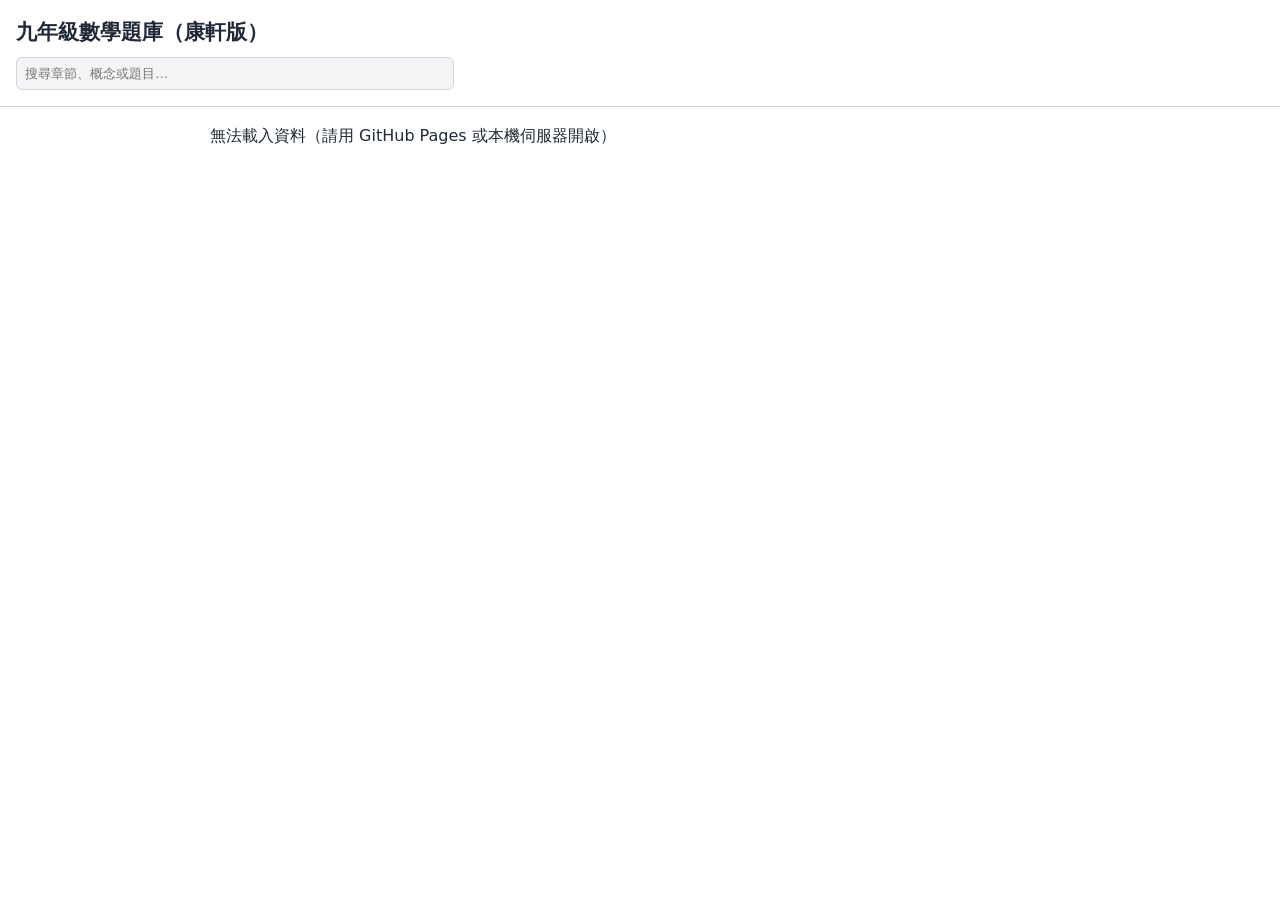
==== math9/index.html @ 96cdd0e4 "Create index.html" ====
<!DOCTYPE html>
<html lang="zh-Hant">
<head>
<meta charset="utf-8">
<meta name="viewport" content="width=device-width, initial-scale=1">
<title>九年級數學題庫</title>
<style>
:root{--bg:#fff;--fg:#1f2937;--card:#f3f4f6;--ac:#2563eb;--bd:#d1d5db}
@media (prefers-color-scheme:dark){:root{--bg:#111827;--fg:#e5e7eb;--card:#1f2937;--ac:#60a5fa;--bd:#374151}}
body{margin:0;font-family:system-ui,"Noto Sans TC",sans-serif;background:var(--bg);color:var(--fg);line-height:1.6}
header{padding:16px;border-bottom:1px solid var(--bd);position:sticky;top:0;background:var(--bg)}
h1{margin:0 0 8px;font-size:1.3rem}
input{width:100%;max-width:420px;padding:8px;border:1px solid var(--bd);border-radius:6px;background:var(--card);color:var(--fg)}
main{max-width:860px;margin:0 auto;padding:16px}
details{margin:8px 0;border:1px solid var(--bd);border-radius:8px;padding:6px 12px;background:var(--card)}
summary{cursor:pointer;font-weight:600}
.q{margin:6px 0;padding:6px 0;border-top:1px dashed var(--bd)}
.a{display:none;color:var(--ac);margin-top:2px}
.q.show .a{display:block}
button{border:1px solid var(--ac);background:none;color:var(--ac);border-radius:6px;padding:2px 8px;cursor:pointer;margin-left:8px}
.tag{font-size:.8rem;color:var(--ac)}
</style>
</head>
<body>
<header><h1>九年級數學題庫（康軒版）</h1>
<input id="s" placeholder="搜尋章節、概念或題目…"></header>
<main id="m">載入中…</main>
<script>
let D;
const m=document.getElementById('m');
fetch('data/curriculum.json').then(r=>r.json()).then(d=>{D=d;render('')}).catch(()=>m.textContent='無法載入資料（請用 GitHub Pages 或本機伺服器開啟）');
document.getElementById('s').addEventListener('input',e=>render(e.target.value.trim()));
function esc(t){return String(t).replace(/[&<>]/g,c=>({'&':'&amp;','<':'&lt;','>':'&gt;'}[c]))}
function render(k){
 let h='';
 for(const ch of D.chapters){
  let cs='';
  for(const se of ch.sections){
   let ts='';
   for(const tp of se.topics){
    for(const c of tp.concepts){
     const qs=c.qs.filter(q=>!k||(c.name+tp.name+se.name+q[0]+q[1]).includes(k));
     if(!qs.length)continue;
     ts+=`<details ${k?'open':''}><summary>${esc(tp.name)}｜${esc(c.name)}</summary>`+
      qs.map(q=>`<div class="q"><div>${esc(q[0])}<button onclick="this.closest('.q').classList.toggle('show')">答案</button></div><div class="a">${esc(q[1])}</div></div>`).join('')+'</details>';
    }
   }
   if(ts)cs+=`<h3>${esc(se.name)}${se.exam?' <span class="tag">段考範圍</span>':''}</h3>`+ts;
  }
  if(cs)h+=`<h2>${esc(ch.name)}</h2>`+cs;
 }
 if(!k&&D.exams){
  h+='<h2>歷屆段考</h2>'+D.exams.map(e=>`<details><summary>${esc(e.name)}</summary><p>${esc(e.note)}</p><p>選擇題：${esc(e.mc)}</p>`+e.part2.map(p=>`<div class="q">第${p[0]}題：${esc(p[1])}</div>`).join('')+'</details>').join('');
 }
 m.innerHTML=h||'沒有符合的結果';
}
</script>
</body>
</html>
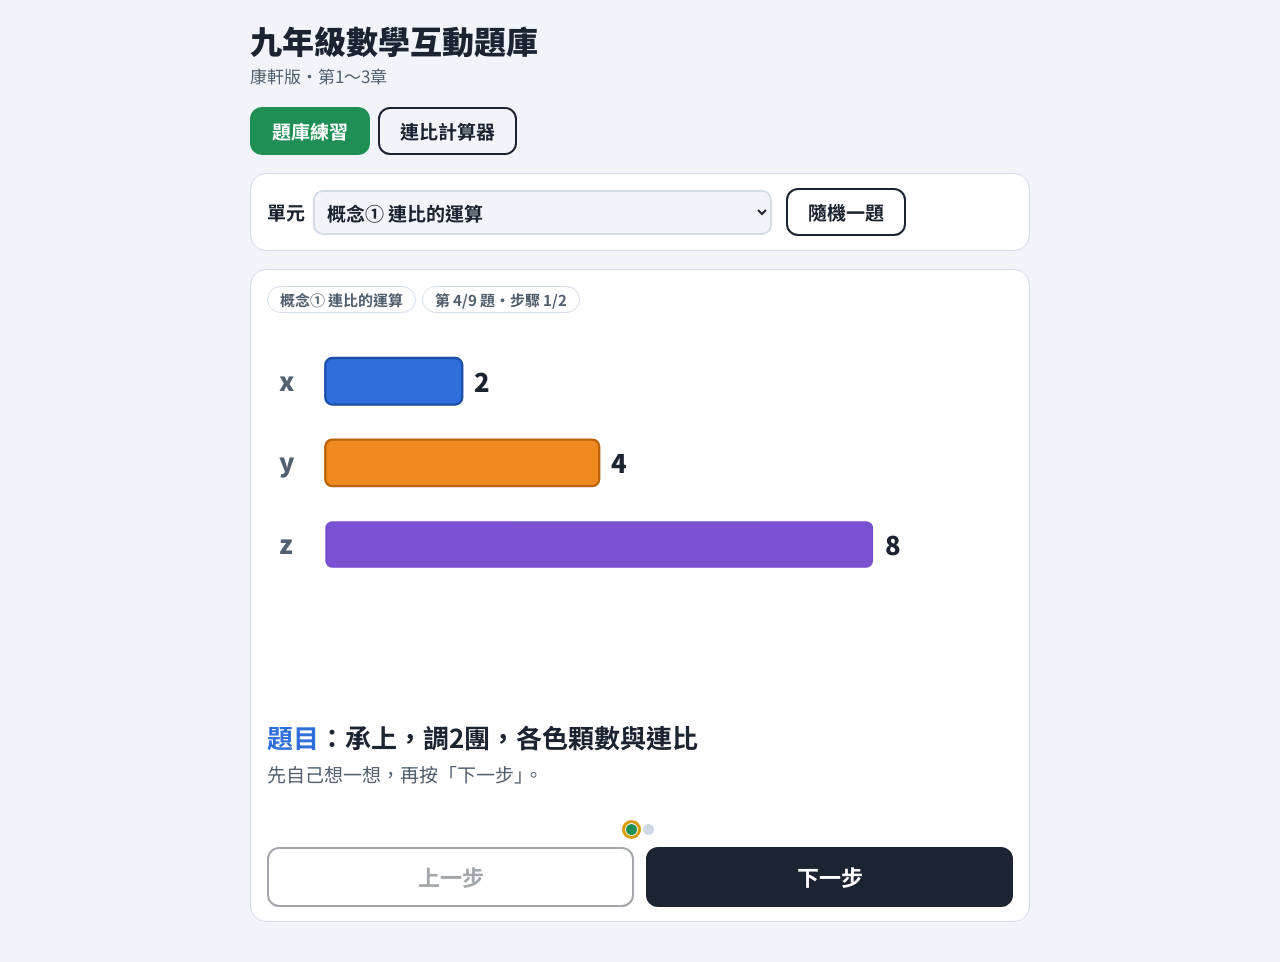
==== commit 9cbe0fd5: "Revamp math quiz app HTML and styles Updated the HTML structure and styles for the math quiz applica" ====
--- a/math9/index.html
+++ b/math9/index.html
@@ -1,59 +1,106 @@
-<!DOCTYPE html>
-<html lang="zh-Hant">
-<head>
-<meta charset="utf-8">
-<meta name="viewport" content="width=device-width, initial-scale=1">
-<title>九年級數學題庫</title>
+<!doctype html>
+<html lang="zh-Hant"><head><meta charset="utf-8">
+<meta name="viewport" content="width=device-width,initial-scale=1,viewport-fit=cover">
+<title>九年級數學互動題庫</title>
+<link rel="stylesheet" href="https://fonts.googleapis.com/css2?family=Noto+Sans+TC:wght@400;500;700;900&display=swap">
 <style>
-:root{--bg:#fff;--fg:#1f2937;--card:#f3f4f6;--ac:#2563eb;--bd:#d1d5db}
-@media (prefers-color-scheme:dark){:root{--bg:#111827;--fg:#e5e7eb;--card:#1f2937;--ac:#60a5fa;--bd:#374151}}
-body{margin:0;font-family:system-ui,"Noto Sans TC",sans-serif;background:var(--bg);color:var(--fg);line-height:1.6}
-header{padding:16px;border-bottom:1px solid var(--bd);position:sticky;top:0;background:var(--bg)}
-h1{margin:0 0 8px;font-size:1.3rem}
-input{width:100%;max-width:420px;padding:8px;border:1px solid var(--bd);border-radius:6px;background:var(--card);color:var(--fg)}
-main{max-width:860px;margin:0 auto;padding:16px}
-details{margin:8px 0;border:1px solid var(--bd);border-radius:8px;padding:6px 12px;background:var(--card)}
-summary{cursor:pointer;font-weight:600}
-.q{margin:6px 0;padding:6px 0;border-top:1px dashed var(--bd)}
-.a{display:none;color:var(--ac);margin-top:2px}
-.q.show .a{display:block}
-button{border:1px solid var(--ac);background:none;color:var(--ac);border-radius:6px;padding:2px 8px;cursor:pointer;margin-left:8px}
-.tag{font-size:.8rem;color:var(--ac)}
-</style>
-</head>
-<body>
-<header><h1>九年級數學題庫（康軒版）</h1>
-<input id="s" placeholder="搜尋章節、概念或題目…"></header>
-<main id="m">載入中…</main>
+:root{--font:"Noto Sans TC","PingFang TC","Microsoft JhengHei",system-ui,sans-serif;--bg:#f1f5fa;--panel:#fff;--room:#e6f3e8;--ink:#1b2430;--ink2:#53606f;--line:#d3dce7;--blue:#2f6fdb;--blue-d:#1f4fa8;--orange:#ee8a1f;--orange-d:#b9640a;--violet:#7a52d1;--green:#1f8f55;--amber:#d99a00;--btn:#1b2430;--btn-ink:#fff;--pip:#cfd8e3;--err:#b3261e}
+@media (prefers-color-scheme:dark){:root{--bg:#10151c;--panel:#1a212b;--room:#1b2b21;--ink:#eaf0f7;--ink2:#a4b0bf;--line:#2e3846;--blue:#6aa0ff;--blue-d:#8cb7ff;--orange:#ffa94d;--orange-d:#ffb869;--violet:#a98bff;--green:#4ed08a;--amber:#ffc83d;--btn:#eaf0f7;--btn-ink:#10151c;--pip:#3a4554;--err:#ff9a92;color-scheme:dark}}
+*{box-sizing:border-box}
+body{margin:0;background:var(--bg);color:var(--ink);font-family:var(--font);font-size:18px;line-height:1.6;padding:max(20px,env(safe-area-inset-top)) max(16px,env(safe-area-inset-right)) 40px max(16px,env(safe-area-inset-left))}
+main{max-width:780px;margin:0 auto;display:flex;flex-direction:column;gap:18px}
+h1{margin:0;font-size:32px;font-weight:900;line-height:1.25}
+header p{margin:2px 0 0;color:var(--ink2);font-size:17px}
+.tabs{display:flex;gap:8px}
+.picker,.stage{background:var(--panel);border:1px solid var(--line);border-radius:16px;padding:14px 16px;display:flex;flex-direction:column;gap:10px}
+.picker form,.row{display:flex;flex-wrap:wrap;align-items:center;gap:10px 14px}
+label{font-weight:700;font-size:19px;display:flex;align-items:center;gap:8px}
+select,.num{font:inherit;border:2px solid var(--line);border-radius:10px;background:var(--bg);color:var(--ink);padding:6px 8px;max-width:100%}
+.num{width:3ch;font-size:26px;font-weight:700;text-align:center;box-sizing:content-box}
+.sep{font-size:24px;font-weight:700;color:var(--ink2)}
+.btn{font:inherit;font-weight:700;font-size:19px;min-height:48px;padding:6px 20px;border-radius:12px;border:2px solid var(--btn);background:var(--btn);color:var(--btn-ink);cursor:pointer}
+.btn.ghost{background:transparent;color:var(--ink)}
+.btn.on{background:var(--green);border-color:var(--green);color:#fff}
+.btn:disabled{opacity:.4;cursor:not-allowed}
+button:focus-visible,select:focus-visible,input:focus-visible{outline:3px solid var(--amber);outline-offset:2px}
+#msg{margin:0;min-height:1.4em;color:var(--err);font-size:16px}
+.stage.done{background:var(--room);border-color:var(--green)}
+.chip{font-size:15px;font-weight:700;padding:2px 12px;border-radius:99px;border:1.5px solid var(--line);color:var(--ink2);margin-right:6px}
+svg{width:100%;height:auto;display:block}svg text{font-family:var(--font)}
+.i1{fill:var(--blue);stroke:var(--blue-d);stroke-width:2}.i2{fill:var(--orange);stroke:var(--orange-d);stroke-width:2}.i3{fill:var(--violet)}
+#cap{min-height:96px}#cap .main{margin:0;font-size:26px;font-weight:700;line-height:1.45}#cap .sub{margin:4px 0 0;font-size:19px;color:var(--ink2)}
+b.t1{color:var(--blue)}b.t2{color:var(--orange-d)}b.t3{color:var(--violet)}b.g{color:var(--green)}
+.nav{display:grid;grid-template-columns:1fr 1fr;gap:12px}.nav .btn{min-height:60px;font-size:22px}
+.pips{grid-column:1/-1;display:flex;gap:6px;justify-content:center}
+.pip{width:11px;height:11px;border-radius:50%;background:var(--pip)}.pip.on{background:var(--green)}.pip.cur{outline:3px solid var(--amber);outline-offset:1px}
+[hidden]{display:none!important}
+@media (max-width:520px){h1{font-size:26px}#cap .main{font-size:22px}}
+</style></head><body>
+<main>
+<header><h1>九年級數學互動題庫</h1><p>康軒版・第1～3章</p></header>
+<div class="tabs"><button class="btn on" id="tBank">題庫練習</button><button class="btn ghost" id="tCalc">連比計算器</button></div>
+
+<section class="picker" id="pBank"><form onsubmit="return false">
+<label>單元 <select id="sel"></select></label>
+<button class="btn ghost" type="button" id="rnd">隨機一題</button></form></section>
+
+<section class="picker" id="pCalc" hidden><form onsubmit="return false" class="row">
+<label>x:y＝<input class="num" id="a" value="2" maxlength="2"><span class="sep">:</span><input class="num" id="b" value="3" maxlength="2"></label>
+<label>y:z＝<input class="num" id="c" value="4" maxlength="2"><span class="sep">:</span><input class="num" id="d" value="5" maxlength="2"></label>
+<button class="btn" type="button" id="go">計算連比</button></form><p id="msg" role="status"></p></section>
+
+<section class="stage" id="stage">
+<div><span class="chip" id="c1"></span><span class="chip" id="c2"></span></div>
+<svg id="svg" viewBox="0 0 640 330" role="img" aria-label="圖示"></svg>
+<div id="cap" aria-live="polite"><p class="main" id="m"></p><p class="sub" id="s"></p></div>
+<div class="nav"><div class="pips" id="pips"></div>
+<button class="btn ghost" id="prev">上一步</button><button class="btn" id="next">下一步</button></div>
+</section>
+</main>
 <script>
-let D;
-const m=document.getElementById('m');
-fetch('data/curriculum.json').then(r=>r.json()).then(d=>{D=d;render('')}).catch(()=>m.textContent='無法載入資料（請用 GitHub Pages 或本機伺服器開啟）');
-document.getElementById('s').addEventListener('input',e=>render(e.target.value.trim()));
-function esc(t){return String(t).replace(/[&<>]/g,c=>({'&':'&amp;','<':'&lt;','>':'&gt;'}[c]))}
-function render(k){
- let h='';
- for(const ch of D.chapters){
-  let cs='';
-  for(const se of ch.sections){
-   let ts='';
-   for(const tp of se.topics){
-    for(const c of tp.concepts){
-     const qs=c.qs.filter(q=>!k||(c.name+tp.name+se.name+q[0]+q[1]).includes(k));
-     if(!qs.length)continue;
-     ts+=`<details ${k?'open':''}><summary>${esc(tp.name)}｜${esc(c.name)}</summary>`+
-      qs.map(q=>`<div class="q"><div>${esc(q[0])}<button onclick="this.closest('.q').classList.toggle('show')">答案</button></div><div class="a">${esc(q[1])}</div></div>`).join('')+'</details>';
-    }
-   }
-   if(ts)cs+=`<h3>${esc(se.name)}${se.exam?' <span class="tag">段考範圍</span>':''}</h3>`+ts;
-  }
-  if(cs)h+=`<h2>${esc(ch.name)}</h2>`+cs;
- }
- if(!k&&D.exams){
-  h+='<h2>歷屆段考</h2>'+D.exams.map(e=>`<details><summary>${esc(e.name)}</summary><p>${esc(e.note)}</p><p>選擇題：${esc(e.mc)}</p>`+e.part2.map(p=>`<div class="q">第${p[0]}題：${esc(p[1])}</div>`).join('')+'</details>').join('');
- }
- m.innerHTML=h||'沒有符合的結果';
-}
-</script>
-</body>
-</html>
+(function(){'use strict';
+var $=function(i){return document.getElementById(i)};
+var esc=function(t){return String(t).replace(/[&<>]/g,function(c){return{'&':'&amp;','<':'&lt;','>':'&gt;'}[c]})};
+var S=[],st=0,mode='bank',units=[],qi=0,chip1='',chip2='';
+/* ---- 圖形 ---- */
+function bars(arr,cls){var mx=Math.max.apply(null,arr),h='',n=arr.length,u=470/mx,names=['x','y','z'];
+ arr.forEach(function(v,i){var y=30+i*70;h+='<text x="10" y="'+(y+28)+'" font-size="22" font-weight="900" fill="var(--ink2)">'+names[i]+'</text><rect class="i'+(i%3+1)+'" x="50" y="'+y+'" width="'+(v*u)+'" height="40" rx="6"/><text x="'+(60+v*u)+'" y="'+(y+29)+'" font-size="22" font-weight="900" fill="var(--ink)">'+v+'</text>'});return h}
+function tri(){return '<polygon points="320,20 100,300 540,300" fill="none" stroke="var(--ink2)" stroke-width="3"/><line x1="232" y1="132" x2="408" y2="132" stroke="var(--orange)" stroke-width="4"/><g font-size="22" font-weight="900" fill="var(--ink)"><text x="312" y="14">A</text><text x="68" y="312">B</text><text x="548" y="312">C</text><text x="204" y="138">D</text><text x="416" y="138">E</text></g><text x="320" y="120" font-size="18" text-anchor="middle" fill="var(--orange-d)">DE ∥ BC</text>'}
+/* ---- 舞台 ---- */
+function show(){var p=S[st],i,h='';$('c1').textContent=chip1;$('c2').textContent=chip2+(S.length?'步驟 '+(st+1)+'/'+S.length:'');
+ $('svg').innerHTML=p.svg||'';$('svg').hidden=!p.svg;$('m').innerHTML=p.m;$('s').innerHTML=p.s||'';
+ for(i=0;i<S.length;i++)h+='<i class="pip'+(i<=st?' on':'')+(i===st?' cur':'')+'"></i>';$('pips').innerHTML=h;
+ $('prev').disabled=st===0;$('next').disabled=st===S.length-1;$('next').textContent=st===S.length-1?'完成':'下一步';
+ $('stage').classList.toggle('done',st===S.length-1)}
+function go(d){var n=st+d;if(n<0||n>=S.length)return;st=n;show()}
+/* ---- 題庫 ---- */
+function loadQ(){var u=units[$('sel').value],q=u.qs[qi],a=q[1],k=a.lastIndexOf('→'),svg='',m,t,
+ r=a.match(/(\d+):(\d+):(\d+)/g);
+ if(/連比/.test(u.label)&&r){var nn=r[r.length-1].split(':').map(Number);if(Math.max.apply(null,nn)<=40)svg=bars(nn)}
+ if(/1-2.*(② 平行線|④ 三角形兩邊)/.test(u.label))svg=tri();
+ chip1=u.label.split('｜')[1];chip2='第 '+(qi+1)+'/'+u.qs.length+' 題・';
+ S=[{m:'<b class="t1">題目</b>：'+esc(q[0]),s:'先自己想一想，再按「下一步」。',svg:svg}];
+ if(k>0)S.push({m:'<b class="t2">解題想法</b>',s:esc(a.slice(0,k).replace(/[；，\s]+$/,'')),svg:svg});
+ S.push({m:'答案：<b class="g">'+esc(k>0?a.slice(k+1).trim():a)+'</b>',s:'按「隨機一題」或換單元繼續練習。',svg:svg});
+ st=0;show()}
+function pick(){var u=units[$('sel').value];qi=Math.floor(Math.random()*u.qs.length);loadQ()}
+/* ---- 連比計算器 ---- */
+function gcd(x,y){return y?gcd(y,x%y):x}
+function calc(){var a=+$('a').value,b=+$('b').value,c=+$('c').value,d=+$('d').value,v=[a,b,c,d].every(function(n){return n>=1&&n<=9});
+ if(!v){$('msg').textContent='請輸入 1 到 9 之間的數字。';return}$('msg').textContent='';
+ var L=b*c/gcd(b,c),x=a*L/b,y=L,z=d*L/c,m1=L/b,m2=L/c;chip1='連比計算器';chip2='';
+ S=[{m:'已知 <b class="t1">x:y＝'+a+':'+b+'</b>，<b class="t2">y:z＝'+c+':'+d+'</b>。',s:'兩個比裡都有 y，但 y 的份數不同（'+b+' 和 '+c+'）。',svg:bars([a,b],0)},
+ {m:'第一步：把兩個 y 變成一樣多。',s:''+b+' 和 '+c+' 的最小公倍數是 <b class="g">'+L+'</b>。',svg:bars([a,b])},
+ {m:'第二步：x:y 同乘 '+m1+'，y:z 同乘 '+m2+'。',s:'x:y＝'+a+'×'+m1+' : '+b+'×'+m1+'＝<b class="t1">'+x+':'+y+'</b>；y:z＝'+c+'×'+m2+' : '+d+'×'+m2+'＝<b class="t2">'+y+':'+z+'</b>',svg:bars([x,y,z])},
+ {m:'連比 x:y:z＝<b class="g">'+x+':'+y+':'+z+'</b>',s:'y 一樣大，就能把兩個比接在一起。',svg:bars([x,y,z])}];
+ st=0;show()}
+/* ---- 初始化 ---- */
+function mode_(m){mode=m;$('pBank').hidden=m!=='bank';$('pCalc').hidden=m!=='calc';$('tBank').className='btn '+(m==='bank'?'on':'ghost');$('tCalc').className='btn '+(m==='calc'?'on':'ghost');m==='bank'?(units.length&&pick()):calc()}
+$('tBank').onclick=function(){mode_('bank')};$('tCalc').onclick=function(){mode_('calc')};
+$('sel').onchange=pick;$('rnd').onclick=pick;$('go').onclick=calc;$('prev').onclick=function(){go(-1)};$('next').onclick=function(){go(1)};
+document.addEventListener('keydown',function(e){if(/INPUT|SELECT/.test(e.target.tagName))return;if(e.key==='ArrowLeft')go(-1);if(e.key==='ArrowRight')go(1)});
+fetch('data/curriculum.json').then(function(r){return r.json()}).then(function(D){var h='';
+ D.chapters.forEach(function(ch){ch.sections.forEach(function(se){h+='<optgroup label="'+esc(se.name)+'">';se.topics.forEach(function(tp){tp.concepts.forEach(function(c){units.push({label:se.name+'｜'+c.name,qs:c.qs});h+='<option value="'+(units.length-1)+'">'+esc(c.name)+'</option>'})});h+='</optgroup>'})});
+ $('sel').innerHTML=h;pick()}).catch(function(){S=[{m:'無法載入題目資料',s:'請確認 data/curriculum.json 在同一資料夾內。'}];st=0;show()});
+})();
+</script></body></html>
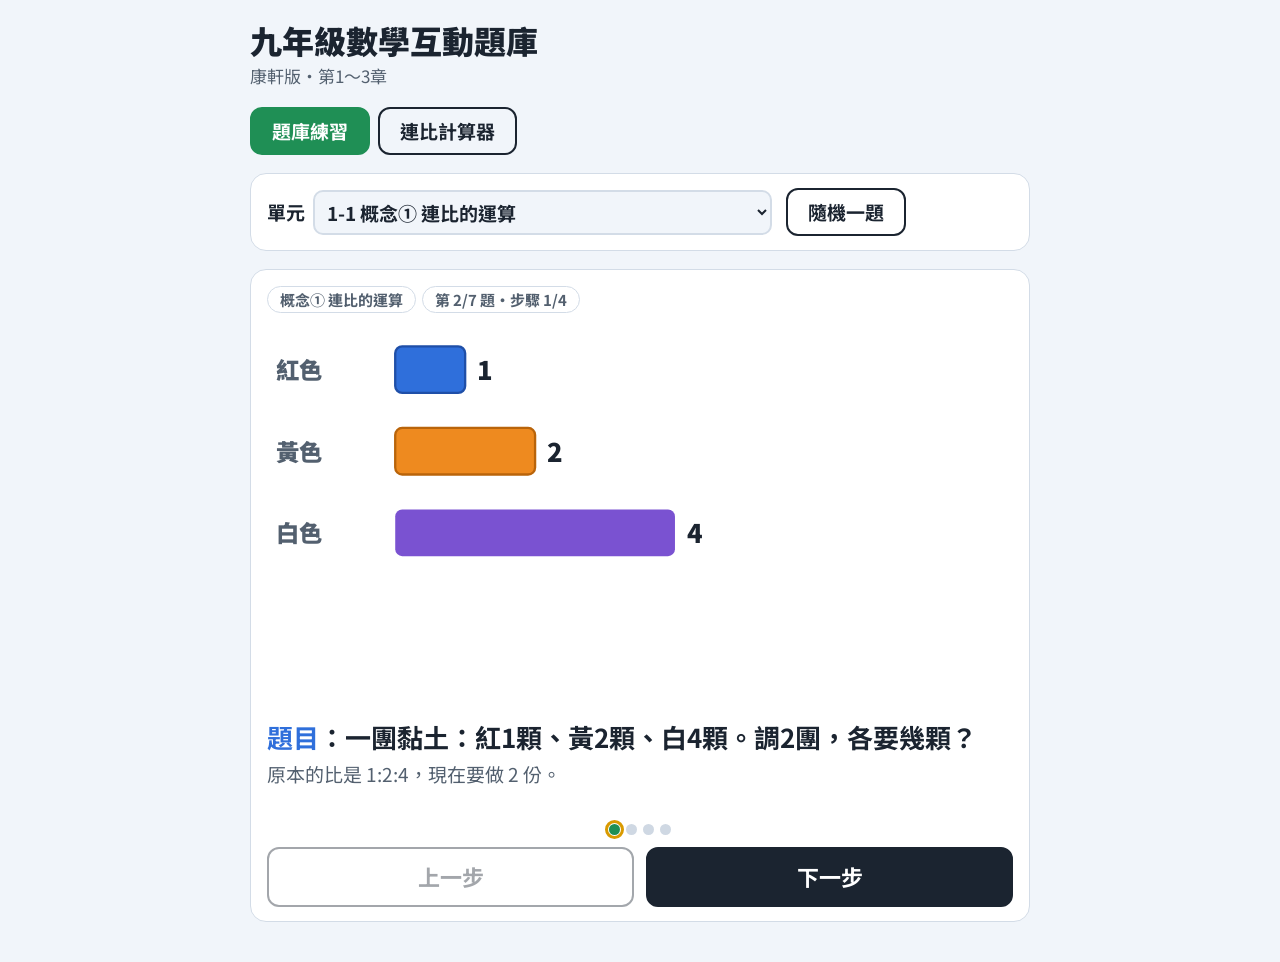
==== commit 5601bd0c: "Update index.html" ====
--- a/math9/index.html
+++ b/math9/index.html
@@ -74,7 +74,7 @@
  $('stage').classList.toggle('done',st===S.length-1)}
 function go(d){var n=st+d;if(n<0||n>=S.length)return;st=n;show()}
 /* ---- 題庫 ---- */
-function loadQ(){var u=units[$('sel').value],q=u.qs[qi],a=q[1],k=a.lastIndexOf('→'),svg='',m,t,
+function loadQ(){var u=units[$('sel').value];if(u.items){chip1=u.label.split('｜')[1];chip2='第 '+(qi+1)+'/'+u.items.length+' 題・';S=u.items[qi]();st=0;show();return}var q=u.qs[qi],a=q[1],k=a.lastIndexOf('→'),svg='',m,t,
  r=a.match(/(\d+):(\d+):(\d+)/g);
  if(/連比/.test(u.label)&&r){var nn=r[r.length-1].split(':').map(Number);if(Math.max.apply(null,nn)<=40)svg=bars(nn)}
  if(/1-2.*(② 平行線|④ 三角形兩邊)/.test(u.label))svg=tri();
@@ -83,7 +83,7 @@
  if(k>0)S.push({m:'<b class="t2">解題想法</b>',s:esc(a.slice(0,k).replace(/[；，\s]+$/,'')),svg:svg});
  S.push({m:'答案：<b class="g">'+esc(k>0?a.slice(k+1).trim():a)+'</b>',s:'按「隨機一題」或換單元繼續練習。',svg:svg});
  st=0;show()}
-function pick(){var u=units[$('sel').value];qi=Math.floor(Math.random()*u.qs.length);loadQ()}
+function pick(){var u=units[$('sel').value];qi=Math.floor(Math.random()*(u.items||u.qs).length);loadQ()}
 /* ---- 連比計算器 ---- */
 function gcd(x,y){return y?gcd(y,x%y):x}
 function calc(){var a=+$('a').value,b=+$('b').value,c=+$('c').value,d=+$('d').value,v=[a,b,c,d].every(function(n){return n>=1&&n<=9});
@@ -94,13 +94,97 @@
  {m:'第二步：x:y 同乘 '+m1+'，y:z 同乘 '+m2+'。',s:'x:y＝'+a+'×'+m1+' : '+b+'×'+m1+'＝<b class="t1">'+x+':'+y+'</b>；y:z＝'+c+'×'+m2+' : '+d+'×'+m2+'＝<b class="t2">'+y+':'+z+'</b>',svg:bars([x,y,z])},
  {m:'連比 x:y:z＝<b class="g">'+x+':'+y+':'+z+'</b>',s:'y 一樣大，就能把兩個比接在一起。',svg:bars([x,y,z])}];
  st=0;show()}
+/* ===== 學習單式逐步教學引擎 ===== */
+function gcd(x,y){return y?gcd(y,x%y):x}
+var P=function(m,s,svg){return{m:m,s:s,svg:svg}},b1=function(t){return '<b class="t1">'+t+'</b>'},b2=function(t){return '<b class="t2">'+t+'</b>'},bg=function(t){return '<b class="g">'+t+'</b>'};
+function bn(nm,a){var mx=Math.max.apply(null,a),u=Math.min(470/mx,60),h='';a.forEach(function(v,i){var y=20+i*70;h+='<text x="8" y="'+(y+28)+'" font-size="20" font-weight="900" fill="var(--ink2)">'+nm[i]+'</text><rect class="i'+(i%3+1)+'" x="110" y="'+y+'" width="'+v*u+'" height="40" rx="6"/><text x="'+(120+v*u)+'" y="'+(y+29)+'" font-size="22" font-weight="900" fill="var(--ink)">'+v+'</text>'});return h}
+var T2=function(r){return r.v.join(':')+'＝'+r.n.join(':')};
+function R2(sp,pre,q0){
+ var r1={v:sp[0].split(''),n:[sp[1],sp[2]]},r2={v:sp[3].split(''),n:[sp[4],sp[5]]},
+ sh=r1.v.filter(function(v){return r2.v.indexOf(v)>=0})[0],s1=r1.n[r1.v.indexOf(sh)],s2=r2.n[r2.v.indexOf(sh)],L=s1*s2/gcd(s1,s2),k1=L/s1,k2=L/s2,
+ a1=r1.n.map(function(n){return n*k1}),a2=r2.n.map(function(n){return n*k2}),res={};
+ r1.v.forEach(function(v,i){res[v]=a1[i]});r2.v.forEach(function(v,i){res[v]=a2[i]});
+ var rv=['x','y','z'].filter(function(v){return v in res}),rn=rv.map(function(v){return res[v]});
+ var f=[P(b1('題目')+'：'+(q0||'已知 '+T2(r1)+'，'+T2(r2)+'，求 '+rv.join(':')),'目標：把兩個比合成一個連比。')];
+ var rest=[P(b1('找共同字母')+'：兩個比都有「'+sh+'」',sh+' 在第一個比是 '+s1+' 份，在第二個比是 '+s2+' 份，份數不同，不能直接接起來。'),
+ P('把「'+sh+'」變成一樣多',s1+' 和 '+s2+' 的最小公倍數是 '+bg(L)+(L===s1*s2?'（'+s1+'×'+s2+'）':'')+'。'),
+ P(b1('第一個比')+' 同乘 '+k1,T2(r1)+'：'+r1.n.map(function(n){return n+'×'+k1}).join(' : ')+' ＝ '+a1.join(':'),bn(r1.v,a1)),
+ P(b2('第二個比')+' 同乘 '+k2,T2(r2)+'：'+r2.n.map(function(n){return n+'×'+k2}).join(' : ')+' ＝ '+a2.join(':'),bn(r2.v,a2)),
+ P('合併：'+sh+' 都是 '+L+'，三個字母排在一起','連比 '+rv.join(':')+'＝'+bg(rn.join(':')),bn(rv,rn)),
+ P('驗算',a1.join(':')+' 同除以 '+k1+' 得 '+r1.n.join(':')+'；'+a2.join(':')+' 同除以 '+k2+' 得 '+r2.n.join(':')+'，都和題目相同。',bn(rv,rn))];
+ return f.concat(pre||[],rest)}
+function REL(rl){var tx=function(r){return (r[0]>1?r[0]:'')+r[1]+'＝'+(r[2]>1?r[2]:'')+r[3]},sp=[],pre;
+ pre=[P(b2('先把等式改成比'),'口訣：兩邊係數對調。'+rl.map(function(r){return tx(r)+' → '+r[1]+':'+r[3]+'＝'+r[2]+':'+r[0]+'（驗算 '+r[2]+'×'+r[0]+'＝'+r[0]+'×'+r[2]+'）'}).join('；'))];
+ rl.forEach(function(r){sp.push(r[1]+r[3],r[2],r[0])});
+ return R2(sp,pre,'x、y、z 皆不為 0，且 '+rl.map(tx).join('，')+'，求 x:y:z')}
+function SC(o){var base=o.base,S,nm,vals,p,q,ki,pp,qq,rs,unk;
+ if(o.mult){nm=o.names;p=o.mult;vals=base.map(function(x){return x*p});
+  return [P(b1('題目')+'：'+o.q,'原本的比是 '+base.join(':')+'，現在要做 '+p+' 份。',bn(nm,base)),
+  P(b2('找倍數'),'1 份變成 '+p+' 份，每一項都要乘 '+bg(p)+'，比例才不會變。',bn(nm,base)),
+  P('每一項都乘 '+p,nm.map(function(x,i){return x+'：'+base[i]+'×'+p+'＝'+vals[i]+o.unit}).join('；'),bn(nm,vals)),
+  P(bg('答案')+'：'+vals.join(':'),'連比 '+base.join(':')+'＝'+vals.join(':'),bn(nm,vals))]}
+ ki=o.tgt.findIndex(function(t){return typeof t==='number'});p=o.tgt[ki];q=base[ki];var g=gcd(p,q);pp=p/g;qq=q/g;rs=qq===1?''+pp:pp+'/'+qq;
+ vals=base.map(function(x){return x*pp/qq});nm=o.tgt.map(String);unk=o.tgt.filter(function(t){return typeof t==='string'});
+ return [P(b1('題目')+'：'+base.join(':')+'＝'+o.tgt.join(':')+'，求 '+unk.join('、'),'把兩個比上下對齊，同一位置互相對應。',bn(base.map(String),base)),
+ P(b2('找已知的一項'),'第 '+(ki+1)+' 項：原本是 '+q+' 份，現在是 '+p+'。',bn(base.map(String),base)),
+ P(b1('算倍數 r'),'r＝'+p+'÷'+q+'＝'+bg(rs)+'（每項都要乘 '+rs+'）'),
+ P('每一項都乘 r',o.tgt.map(function(t,i){return typeof t==='string'?t+'＝'+base[i]+'×'+rs+'＝'+vals[i]:null}).filter(Boolean).join('；'),bn(nm.map(function(x,i){return typeof o.tgt[i]==='string'?x+'＝':x}),vals)),
+ P(bg('答案')+'：'+o.tgt.map(function(t,i){return typeof t==='string'?t+'＝'+vals[i]:''}).filter(Boolean).join('，'),'檢查：'+vals.join(':')+' 約分後等於 '+base.join(':')+'。',bn(nm,vals))]}
+function AP(o){var nm=o.names,r=o.r,sm=r.reduce(function(a,b){return a+b}),R=o.total/sm,v=r.map(function(x){return x*R}),
+ S=[P(b1('題目')+'：'+o.q,'比＝'+r.join(':')+'，總共 '+o.total+o.unit+'。',bn(nm,r)),
+ P(b2('假設每一份是 r'),nm.map(function(x,i){return x+'＝'+r[i]+'r'}).join('，'),bn(nm,r)),
+ P(b1('把各部分加起來＝總數'),r.map(function(x){return x+'r'}).join('＋')+'＝'+sm+'r＝'+o.total),
+ P(b2('解 r'),sm+'r＝'+o.total+' → r＝'+o.total+'÷'+sm+'＝'+bg(R)),
+ P(b1('把 r 代回去'),nm.map(function(x,i){return x+'＝'+r[i]+'×'+R+'＝'+v[i]}).join('；'),bn(nm,v))];
+ (o.ex||[]).forEach(function(e){var t=e[1].reduce(function(a,i){return a+v[i]},0);S.push(P(b2(e[0]),e[1].map(function(i){return v[i]}).join('＋')+'＝'+bg(t)))});
+ S.push(P(bg('答案'),(o.ex?o.ex.map(function(e){return e[0]+'＝'+e[1].reduce(function(a,i){return a+v[i]},0)}):nm.map(function(x,i){return x+'＝'+v[i]+o.unit})).join('，')));return S}
+function ptri(K,hl){var v=function(k,x,y,a){var t=K[k]!=null?K[k]:(k===hl?'？':'');return t===''?'':'<text x="'+x+'" y="'+y+'" font-size="20" font-weight="900" text-anchor="'+(a||'middle')+'" fill="'+(k===hl?'var(--orange-d)':'var(--blue)')+'">'+k+'＝'+t+'</text>'};
+ return tri()+v('AD',210,70,'end')+v('DB',130,200,'end')+v('AE',430,70,'start')+v('EC',500,200,'start')+v('DE',320,158)+v('BC',320,324)+v('AB',20,100,'start')+v('AC',620,100,'end')}
+var PR=[[['AD','DB'],['AE','EC']],[['AD','AB'],['AE','AC']],[['DB','AB'],['EC','AC']],[['AD','AB'],['DE','BC']],[['AE','AC'],['DE','BC']]],
+OPS=[['AB','AD','DB','+'],['AD','AB','DB','-'],['DB','AB','AD','-'],['AC','AE','EC','+'],['AE','AC','EC','-'],['EC','AC','AE','-']];
+function PL(g,ask){var K={},S=[],k;for(k in g)K[k]=g[k];
+ var qt=Object.keys(g).map(function(k){return k+'＝'+g[k]}).join('、');
+ S.push(P(b1('題目')+'：△ABC 中，D、E 在 AB、AC 上，DE∥BC，'+qt+'，求 '+ask.join('、'),'先把已知的長度標在圖上，橘色是要求的。',ptri(K,ask[0])));
+ S.push(P(b2('找關係')+'：DE∥BC','平行線把兩邊截成比例線段：AD:DB＝AE:EC；AD:AB＝AE:AC；DB:AB＝EC:AC；AD:AB＝DE:BC。',ptri(K,ask[0])));
+ function solve(T,d){var i,o,p,nm,n,val,ex,idx;
+  for(i=0;i<OPS.length;i++){o=OPS[i];if(o[0]===T&&K[o[1]]!=null&&K[o[2]]!=null){val=o[3]==='+'?K[o[1]]+K[o[2]]:K[o[1]]-K[o[2]];K[T]=val;S.push(P(b1('先求 '+T)+'：線段'+(o[3]==='+'?'相加':'相減'),T+'＝'+o[1]+(o[3]==='+'?'＋':'－')+o[2]+'＝'+K[o[1]]+(o[3]==='+'?'＋':'－')+K[o[2]]+'＝'+bg(val),ptri(K,T)));return true}}
+  for(i=0;i<PR.length;i++){p=PR[i];nm=[p[0][0],p[0][1],p[1][0],p[1][1]];n=nm.filter(function(x){return K[x]==null});
+   if(nm.indexOf(T)>=0&&n.length===1){idx=nm.indexOf(T);var w=nm.map(function(x){return x===T?'？':K[x]});
+    var e=[[1,2,3],[0,3,2],[0,3,1],[1,2,0]][idx];var A=nm[e[0]],B=nm[e[1]],C=nm[e[2]],ex=[idx===0||idx===3?1:0];
+    var num=[[1,2,3],[0,3,2],[0,3,1],[1,2,0]][idx];var mul=idx===0?[1,2,3]:idx===1?[0,3,2]:idx===2?[0,3,1]:[1,2,0];
+    val=Math.round(K[nm[mul[0]]]*K[nm[mul[1]]]/K[nm[mul[2]]]*100)/100;
+    S.push(P(b1('寫文字比例'),nm[0]+':'+nm[1]+'＝'+nm[2]+':'+nm[3]+'　（已知三個、只有 '+T+' 不知道）',ptri(K,T)));
+    S.push(P(b2('代入數字'),w[0]+':'+w[1]+'＝'+w[2]+':'+w[3]+'。外項積＝內項積，交叉相乘：'+nm[0]+'×'+nm[3]+'＝'+nm[1]+'×'+nm[2],ptri(K,T)));
+    K[T]=val;S.push(P(bg('解出')+' '+T,T+'＝'+nm[mul[0]]+'×'+nm[mul[1]]+'÷'+nm[mul[2]]+'＝'+K[nm[mul[0]]]+'×'+K[nm[mul[1]]]+'÷'+K[nm[mul[2]]]+'＝'+bg(val),ptri(K,T)));return true}}
+  if(d>2)return false;
+  for(i=0;i<OPS.length;i++){o=OPS[i];if(o[0]!==T&&K[o[0]]==null&&K[o[1]]!=null&&K[o[2]]!=null){solve(o[0],d+1);return solve(T,d+1)}}return false}
+ ask.forEach(function(T){solve(T,0)});
+ S.push(P(bg('答案')+'：'+ask.map(function(k){return k+'＝'+K[k]}).join('，'),'DE∥BC 時，比例線段可以幫我們求出沒標出來的邊。',ptri(K,'')));return S}
+var mk=function(a,f){return a.map(function(s){return function(){return f(s)}})};
+var ENG=[
+{label:'1-1 連比例｜概念① 連比的運算',items:mk([
+ {names:['梅酒','檸檬汁','蘋果西打'],base:[5,1,3],mult:3,unit:'杯',q:'一壺雞尾酒：梅酒5杯、檸檬汁1杯、蘋果西打3杯。調3壺，各要幾杯？'},
+ {names:['紅色','黃色','白色'],base:[1,2,4],mult:2,unit:'顆',q:'一團黏土：紅1顆、黃2顆、白4顆。調2團，各要幾顆？'},
+ {base:[2,1,3],tgt:[4,'x','y']},{base:[2,3,4],tgt:[8,'y','z']},{base:[3,5,7],tgt:['x','y',14]},{base:[6,8,10],tgt:['x','y',5]},{base:[15,18,27],tgt:[5,'y','z']}],SC)},
+{label:'1-1 連比例｜概念② 由兩個比求連比',items:mk([['xy',2,3,'yz',3,4],['xy',6,5,'xz',6,1],['xy',4,5,'yz',5,4],['xy',3,4,'xz',3,5],['xy',1,2,'yz',4,3],['xy',6,5,'xz',3,2],['xy',4,3,'yz',9,5],['xy',10,1,'xz',2,3],['xy',2,5,'xz',7,3],['xy',2,3,'yz',4,5],['xz',1,5,'yz',2,3],['xy',2,3,'xz',3,4],['xz',5,6,'yz',4,9],['xy',1,4,'yz',6,5],['xy',1,15,'yz',10,7]],function(s){return R2(s)})},
+{label:'1-1 連比例｜概念③ 由兩數關係求連比',items:mk([[[1,'x',2,'y'],[3,'y',2,'z']],[[4,'x',3,'y'],[2,'y',3,'z']],[[5,'x',3,'y'],[2,'y',1,'z']],[[9,'x',1,'y'],[2,'x',3,'z']],[[3,'x',2,'z'],[3,'y',7,'z']],[[8,'x',5,'y'],[1,'x',4,'z']]],REL)},
+{label:'1-1 連比例｜主題2 連比例式的應用問題',items:mk([
+ {names:['Joeman','Andy','阿神'],r:[5,4,6],total:750,unit:'萬人',q:'三人訂閱數比 5:4:6，總數 750 萬人'},
+ {names:['老農夫','大兒子','小兒子'],r:[3,10,2],total:60,unit:'箱',q:'採收箱數比 3:10:2，共 60 箱'},
+ {names:['小A','小B','小C'],r:[6,7,5],total:900,unit:'元',q:'付款金額比 6:7:5，總金額 900 元'},
+ {names:['AB','BC','CD'],r:[3,2,5],total:250,unit:'公分',q:'AB:BC＝3:2，BC:CD＝2:5（BC重疊只算一次），全長 AB+BC+CD＝250，求竹竿AB+BC、掃把BC+CD',ex:[['竹竿 AB+BC',[0,1]],['掃把 BC+CD',[1,2]]]}],AP)},
+{label:'1-2 比例線段｜概念② 平行線截比例線段性質',items:mk([
+ [{AD:3,DB:8,AE:6},['EC']],[{DB:6,EC:12,AD:2},['AE']],[{DB:9,AB:12,EC:12},['AC']],[{AE:2,AC:6,AD:1},['AB']],[{DE:6,BC:18,AD:3},['AB','DB']],[{AD:8,AB:12,DE:4},['BC']],[{DE:2,BC:3,AE:4},['AC','EC']],[{AD:6,AB:12,DE:5},['BC']],[{DE:3,BC:5,AD:6},['AB','DB']]],function(s){return PL(s[0],s[1])})}];
+var H0='<optgroup label="★ 學習單逐步教學">';
+ENG.forEach(function(u){units.push(u);H0+='<option value="'+(units.length-1)+'">'+esc(u.label.split('｜')[0].slice(0,3)+' '+u.label.split('｜')[1])+'</option>'});H0+='</optgroup>';
+
 /* ---- 初始化 ---- */
 function mode_(m){mode=m;$('pBank').hidden=m!=='bank';$('pCalc').hidden=m!=='calc';$('tBank').className='btn '+(m==='bank'?'on':'ghost');$('tCalc').className='btn '+(m==='calc'?'on':'ghost');m==='bank'?(units.length&&pick()):calc()}
 $('tBank').onclick=function(){mode_('bank')};$('tCalc').onclick=function(){mode_('calc')};
 $('sel').onchange=pick;$('rnd').onclick=pick;$('go').onclick=calc;$('prev').onclick=function(){go(-1)};$('next').onclick=function(){go(1)};
 document.addEventListener('keydown',function(e){if(/INPUT|SELECT/.test(e.target.tagName))return;if(e.key==='ArrowLeft')go(-1);if(e.key==='ArrowRight')go(1)});
-fetch('data/curriculum.json').then(function(r){return r.json()}).then(function(D){var h='';
- D.chapters.forEach(function(ch){ch.sections.forEach(function(se){h+='<optgroup label="'+esc(se.name)+'">';se.topics.forEach(function(tp){tp.concepts.forEach(function(c){units.push({label:se.name+'｜'+c.name,qs:c.qs});h+='<option value="'+(units.length-1)+'">'+esc(c.name)+'</option>'})});h+='</optgroup>'})});
+fetch('data/curriculum.json').then(function(r){return r.json()}).then(function(D){var h=H0;
+ D.chapters.forEach(function(ch){ch.sections.forEach(function(se){h+='<optgroup label="'+esc(se.name)+'（簡版）">';se.topics.forEach(function(tp){tp.concepts.forEach(function(c){units.push({label:se.name+'｜'+c.name,qs:c.qs});h+='<option value="'+(units.length-1)+'">'+esc(c.name)+'</option>'})});h+='</optgroup>'})});
  $('sel').innerHTML=h;pick()}).catch(function(){S=[{m:'無法載入題目資料',s:'請確認 data/curriculum.json 在同一資料夾內。'}];st=0;show()});
 })();
 </script></body></html>
